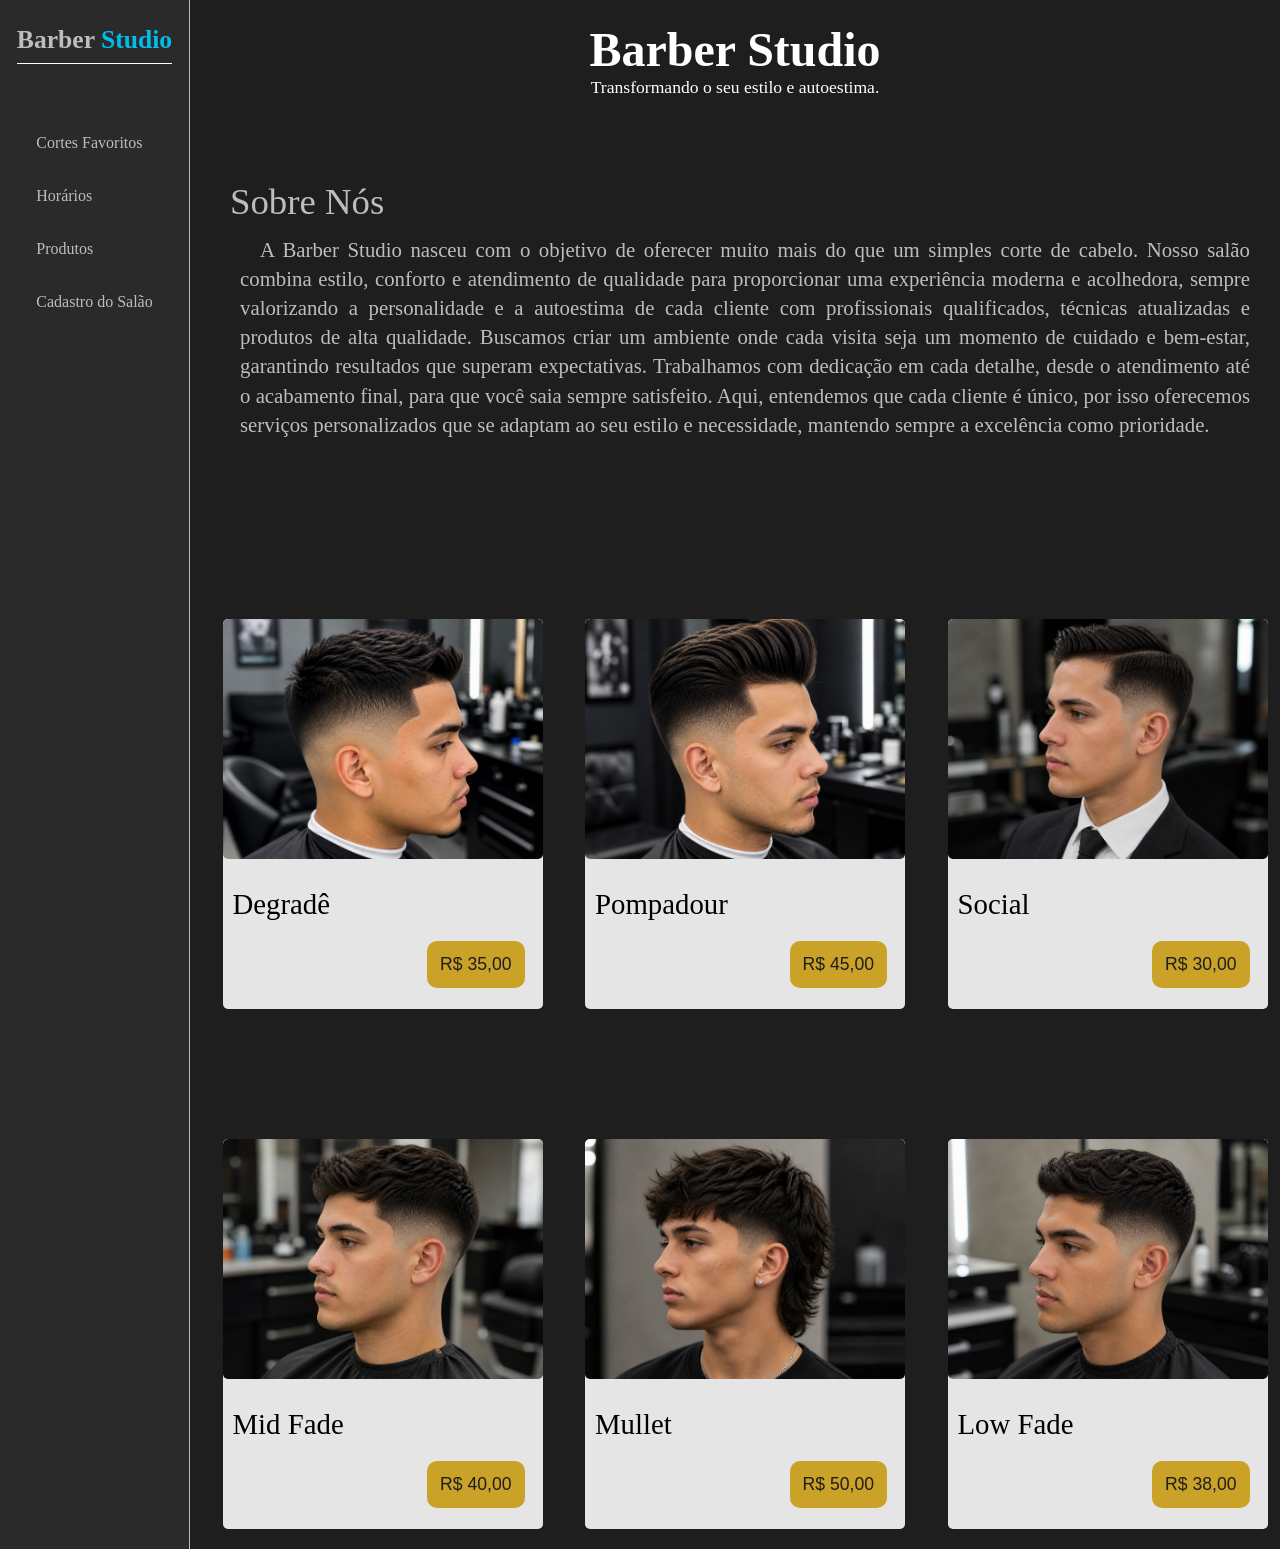
==== exc05/index.html @ 921a7fa9 "Initial commit" ====
<!DOCTYPE html>
<html lang="pt-br">
<head>
    <meta charset="UTF-8">
    <meta name="viewport" content="width=device-width, initial-scale=1.0">
    <title>Salão de Beleza Masculina</title>
    <link rel="stylesheet" href="estilo/style.css">
</head>
<body>
    <aside class="barra-lateral">
        <h1>Barber <span>Studio</span></h1>
        <ul class="lista-lateral">
            <li><a href="cortes.html">Cortes Favoritos</a></li>
            <li><a href="horario.html">Horários</a></li>
            <li><a href="produto.hyml">Produtos</a></li>
            <li><a href="cadastro.html">Cadastro do Salão</a></li>
        </ul> 
    </aside>
    <main>
        <header class="cabecalho">
            <h1>Barber Studio</h1>
            <p>Transformando o seu estilo e autoestima.</p>
        </header>

        <section class="biografia">
            <h2>Sobre Nós</h2>
               <p>A Barber Studio nasceu com o objetivo de oferecer muito mais do que um simples corte de cabelo. Nosso salão combina estilo, conforto e atendimento de qualidade para proporcionar uma experiência moderna e acolhedora, sempre valorizando a personalidade e a autoestima de cada cliente com profissionais qualificados, técnicas atualizadas e produtos de alta qualidade. Buscamos criar um ambiente onde cada visita seja um momento de cuidado e bem-estar, garantindo resultados que superam expectativas. Trabalhamos com dedicação em cada detalhe, desde o atendimento até o acabamento final, para que você saia sempre satisfeito. Aqui, entendemos que cada cliente é único, por isso oferecemos serviços personalizados que se adaptam ao seu estilo e necessidade, mantendo sempre a excelência como prioridade.</p>
        </section>
        <section class="imagens">
                <div>
                    <img src="imagens/degrade.png" alt="1">
                    <h3>Degradê</h3>
                    <button>R$ 35,00</button>
                </div>

                <div>
                    <img src="imagens/pompadour.png" alt="2">
                    <h3>Pompadour</h3>
                    <button>R$ 45,00</button>
                </div>

                <div>
                    <img src="imagens/social.png" alt="3">
                    <h3>Social</h3>
                    <button>R$ 30,00</button>
                </div>

                <div>
                    <img src="imagens/midfade.png" alt="4">
                    <h3>Mid Fade</h3>
                    <button>R$ 40,00</button>
                </div>

                <div>
                    <img src="imagens/mullet.png" alt="5">
                    <h3>Mullet</h3>
                    <button>R$ 50,00</button>
                </div>

                <div>
                    <img src="imagens/lowfade.png" alt="6">
                    <h3>Low Fade</h3>
                    <button>R$ 38,00</button>
                </div>
        </section>
    </main>
    <footer>

    </footer>
</body>
</html>
---- exc05/estilo/style.css ----
@charset "UTF-8";

*{
    margin: 0;
    padding: 0;
    box-sizing: border-box;
}

:root{
    --cor01: #1E1E1E; /* Fundo   */
    --cor02: #BDBDBD; /* Textos */
    --cor03: #00BDEA;
    --cor04: #0003A9;/* hover dos links da barra lateral  */
    --cor05: #C9A227; /* Botões nos preços dos cortes */
    --barra-lateral: #2A2A2A;


    --fonte-padrao: ;
    --fonte-destaque: ;
}

body{
    display: flex;
    background-color: var(--cor01);
}

.barra-lateral{
    background-color: var(--barra-lateral);
    border-right: 1.5px solid var(--cor02);
    min-height: 100vh;
    min-width: 190px;

    display: flex;
    flex-direction: column;
    align-items: center;
}

.barra-lateral span{
    color: var(--cor03);
}

.barra-lateral h1{
    color: var(--cor02);
    font-size: 1.6rem;
    margin: 25px 0 35px 0;
    padding-bottom: 8px;
    border-bottom: 1px solid #fff;
}

.lista-lateral{
    list-style: none;
}

.lista-lateral li{
    margin: 35px 0;
}

.lista-lateral li a{
    color: var(--cor02);
    text-decoration: none;
    transition: 0.5s;
}

.lista-lateral li a:hover{
    background-color: var(--cor04);
    border-radius: 3px;
    padding: 7px;
}

.cabecalho{
    min-height: 130px;
    color: #fff;

    display: flex;
    flex-direction: column;
    align-items: center;
}

.cabecalho h1{
    margin-top: 22px;
    font-size: 3rem;
    font-size: bolder;
}

.cabecalho p{
    font-size: 1.1rem;
}

.biografia{
    color: var(--cor02);
    margin: 50px 0 0 30px;
}

.biografia h2{
    font-size: 2.3em;
    font-weight: 400;
    margin: 0 0 12px 10px;
}

.biografia p{
    margin: 0 30px 0 20px;
    font-size: 1.3rem;
    text-align: justify;
    line-height: 1.4;
    text-indent: 20px;
}

.imagens{
    display: grid;
    grid-template-columns: repeat(3, 300px);
    justify-content: space-evenly;
    gap: 50px;
    padding: 20px;
    margin-top: 80px;
}

.imagens div{
    background-color: #e6e5e5;
    height: 390px;
    width: 320px;
    overflow: hidden;
    border-radius: 5px;
    margin-top: 80px;
}

.imagens div img{
    width: 100%;
    height: 240px;
    object-fit: cover;
    background-position: center bottom;
    border-radius: 5px;
}

.imagens h3{
    font-size: 1.8em;
    font-weight: 400;
    padding: 25px 0 0 10px;
}

.imagens button{
    font-size: 1.1rem;
    font-weight: 400;
    background-color: var(--cor05);
    color: var(--cor01);
    border: none;
    border-radius: 10px;
    margin: 20px 18px 0 0;
    padding: 13px;
    float: right;
}

.imagens button:hover{
    box-shadow: 0 0 15px var(--cor05);
}
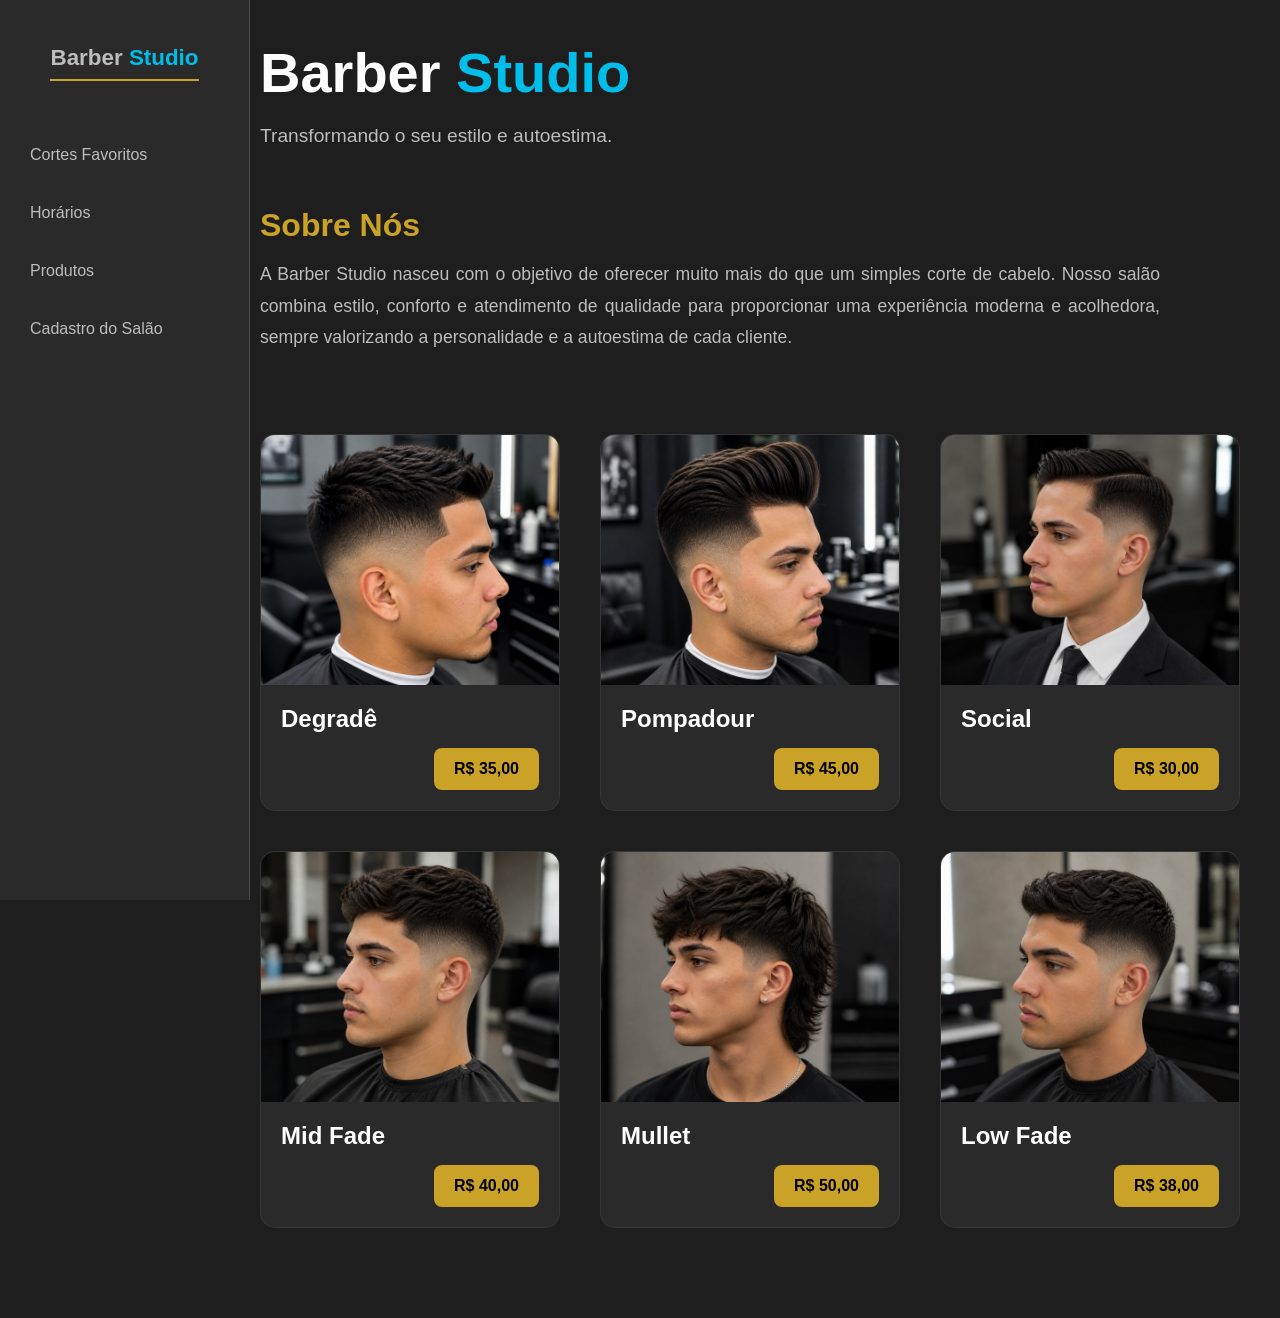
==== commit 51ad3661: "Atualização do exercício 5" ====
--- a/exc05/index.html
+++ b/exc05/index.html
@@ -3,7 +3,7 @@
 <head>
     <meta charset="UTF-8">
     <meta name="viewport" content="width=device-width, initial-scale=1.0">
-    <title>Salão de Beleza Masculina</title>
+    <title>Barber Studio | Estilo e Autoestima</title>
     <link rel="stylesheet" href="estilo/style.css">
 </head>
 <body>
@@ -12,60 +12,83 @@
         <ul class="lista-lateral">
             <li><a href="cortes.html">Cortes Favoritos</a></li>
             <li><a href="horario.html">Horários</a></li>
-            <li><a href="produto.hyml">Produtos</a></li>
+            <li><a href="produto.html">Produtos</a></li>
             <li><a href="cadastro.html">Cadastro do Salão</a></li>
         </ul> 
     </aside>
+
     <main>
         <header class="cabecalho">
-            <h1>Barber Studio</h1>
+            <h1>Barber <span>Studio</span></h1>
             <p>Transformando o seu estilo e autoestima.</p>
         </header>
 
         <section class="biografia">
             <h2>Sobre Nós</h2>
-               <p>A Barber Studio nasceu com o objetivo de oferecer muito mais do que um simples corte de cabelo. Nosso salão combina estilo, conforto e atendimento de qualidade para proporcionar uma experiência moderna e acolhedora, sempre valorizando a personalidade e a autoestima de cada cliente com profissionais qualificados, técnicas atualizadas e produtos de alta qualidade. Buscamos criar um ambiente onde cada visita seja um momento de cuidado e bem-estar, garantindo resultados que superam expectativas. Trabalhamos com dedicação em cada detalhe, desde o atendimento até o acabamento final, para que você saia sempre satisfeito. Aqui, entendemos que cada cliente é único, por isso oferecemos serviços personalizados que se adaptam ao seu estilo e necessidade, mantendo sempre a excelência como prioridade.</p>
+            <p>A Barber Studio nasceu com o objetivo de oferecer muito mais do que um simples corte de cabelo. Nosso salão combina estilo, conforto e atendimento de qualidade para proporcionar uma experiência moderna e acolhedora, sempre valorizando a personalidade e a autoestima de cada cliente.</p>
         </section>
+
         <section class="imagens">
-                <div>
-                    <img src="imagens/degrade.png" alt="1">
+            <div class="card-corte">
+                <div class="img-container">
+                    <img src="imagens/degrade.png" alt="Corte Degradê">
+                </div>
+                <div class="card-info">
                     <h3>Degradê</h3>
                     <button>R$ 35,00</button>
                 </div>
+            </div>
 
-                <div>
-                    <img src="imagens/pompadour.png" alt="2">
+            <div class="card-corte">
+                <div class="img-container">
+                    <img src="imagens/pompadour.png" alt="Corte Pompadour">
+                </div>
+                <div class="card-info">
                     <h3>Pompadour</h3>
                     <button>R$ 45,00</button>
                 </div>
+            </div>
 
-                <div>
-                    <img src="imagens/social.png" alt="3">
+            <div class="card-corte">
+                <div class="img-container">
+                    <img src="imagens/social.png" alt="Corte Social">
+                </div>
+                <div class="card-info">
                     <h3>Social</h3>
                     <button>R$ 30,00</button>
                 </div>
+            </div>
 
-                <div>
-                    <img src="imagens/midfade.png" alt="4">
+            <div class="card-corte">
+                <div class="img-container">
+                    <img src="imagens/midfade.png" alt="Corte Mid Fade">
+                </div>
+                <div class="card-info">
                     <h3>Mid Fade</h3>
                     <button>R$ 40,00</button>
                 </div>
+            </div>
 
-                <div>
-                    <img src="imagens/mullet.png" alt="5">
+            <div class="card-corte">
+                <div class="img-container">
+                    <img src="imagens/mullet.png" alt="Corte Mullet">
+                </div>
+                <div class="card-info">
                     <h3>Mullet</h3>
                     <button>R$ 50,00</button>
                 </div>
+            </div>
 
-                <div>
-                    <img src="imagens/lowfade.png" alt="6">
+            <div class="card-corte">
+                <div class="img-container">
+                    <img src="imagens/lowfade.png" alt="Corte Low Fade">
+                </div>
+                <div class="card-info">
                     <h3>Low Fade</h3>
                     <button>R$ 38,00</button>
                 </div>
+            </div>
         </section>
     </main>
-    <footer>
-
-    </footer>
 </body>
-</html>
+</html>
--- a/exc05/estilo/style.css
+++ b/exc05/estilo/style.css
@@ -1,154 +1,208 @@
 @charset "UTF-8";
 
-*{
+* {
     margin: 0;
     padding: 0;
     box-sizing: border-box;
 }
 
-:root{
-    --cor01: #1E1E1E; /* Fundo   */
-    --cor02: #BDBDBD; /* Textos */
+:root {
+    --cor01: #1E1E1E;
+    --cor02: #BDBDBD;
     --cor03: #00BDEA;
-    --cor04: #0003A9;/* hover dos links da barra lateral  */
-    --cor05: #C9A227; /* Botões nos preços dos cortes */
+    --cor04: #0003A9;
+    --cor05: #C9A227;
     --barra-lateral: #2A2A2A;
-
-
-    --fonte-padrao: ;
-    --fonte-destaque: ;
-}
-
-body{
+}
+
+body {
     display: flex;
     background-color: var(--cor01);
-}
-
-.barra-lateral{
+    font-family: 'Segoe UI', sans-serif;
+    color: var(--cor02);
+}
+
+/* --- BARRA LATERAL --- */
+.barra-lateral {
     background-color: var(--barra-lateral);
-    border-right: 1.5px solid var(--cor02);
+    border-right: 1.5px solid rgba(189, 189, 189, 0.2);
     min-height: 100vh;
-    min-width: 190px;
-
+    width: 250px;
     display: flex;
     flex-direction: column;
     align-items: center;
-}
-
-.barra-lateral span{
-    color: var(--cor03);
-}
-
-.barra-lateral h1{
-    color: var(--cor02);
-    font-size: 1.6rem;
+    padding: 20px;
+    position: fixed; /* Fixa a barra para não sumir no scroll */
+}
+
+.barra-lateral h1 {
+    color: var(--cor02);
+    font-size: 1.4rem;
     margin: 25px 0 35px 0;
     padding-bottom: 8px;
-    border-bottom: 1px solid #fff;
-}
-
-.lista-lateral{
+    border-bottom: 2px solid var(--cor05);
+    text-align: center;
+}
+
+.barra-lateral span {
+    color: var(--cor03);
+}
+
+.lista-lateral {
     list-style: none;
-}
-
-.lista-lateral li{
-    margin: 35px 0;
-}
-
-.lista-lateral li a{
+    width: 100%;
+}
+
+.lista-lateral li {
+    margin: 20px 0;
+}
+
+.lista-lateral li a {
     color: var(--cor02);
     text-decoration: none;
-    transition: 0.5s;
-}
-
-.lista-lateral li a:hover{
+    transition: 0.3s;
+    display: block;
+    padding: 10px;
+    border-radius: 5px;
+}
+
+.lista-lateral li a:hover {
     background-color: var(--cor04);
-    border-radius: 3px;
-    padding: 7px;
-}
-
-.cabecalho{
-    min-height: 130px;
     color: #fff;
-
+    padding-left: 15px;
+}
+
+/* CONTEÚDO PRINCIPAL */
+main {
+    flex: 1;
+    margin-left: 220px;
+    padding: 40px;
+}
+
+/* CABEÇALHO COM ANIMAÇÃO DOURADA */
+.cabecalho {
+    text-align: left;
+    margin-bottom: 60px;
+}
+
+.cabecalho h1 {
+    color: #fff;
+    font-size: 3.5rem;
+    display: inline-block;
+    position: relative;
+    padding-bottom: 10px;
+    cursor: default;
+}
+
+.cabecalho h1 span {
+    color: var(--cor03);
+}
+
+.cabecalho h1::after {
+    content: "";
+    position: absolute;
+    left: 0;
+    bottom: 0;
+    width: 0;
+    height: 5px;
+    background-color: var(--cor05);
+    transition: width 0.5s ease-in-out;
+}
+
+.cabecalho h1:hover::after {
+    width: 100%;
+}
+
+.cabecalho p {
+    font-size: 1.2rem;
+    margin-top: 10px;
+    color: var(--cor02);
+}
+
+/* BIOGRAFIA */
+.biografia {
+    max-width: 900px;
+    margin-bottom: 80px;
+}
+
+.biografia h2 {
+    font-size: 2rem;
+    color: var(--cor05);
+    margin-bottom: 15px;
+}
+
+.biografia p {
+    font-size: 1.1rem;
+    line-height: 1.8;
+    text-align: justify;
+}
+
+/* GRID DE CORTES (CARDS) */
+.imagens {
+    display: grid;
+    grid-template-columns: repeat(auto-fit, minmax(280px, 1fr));
+    gap: 40px;
+    padding-bottom: 50px;
+}
+
+.card-corte {
+    background-color: var(--barra-lateral);
+    border-radius: 15px;
+    overflow: hidden;
+    transition: 0.4s;
+    border: 1px solid rgba(255, 255, 255, 0.05);
+}
+
+.card-corte:hover {
+    transform: translateY(-12px);
+    box-shadow: 0 15px 35px rgba(0, 0, 0, 0.6);
+    border-color: var(--cor05);
+}
+
+.img-container {
+    width: 100%;
+    height: 250px;
+    overflow: hidden;
+}
+
+.img-container img {
+    width: 100%;
+    height: 100%;
+    object-fit: cover;
+    transition: 0.6s ease;
+}
+
+.card-corte:hover img {
+    transform: scale(1.15);
+}
+
+.card-info {
+    padding: 20px;
     display: flex;
     flex-direction: column;
-    align-items: center;
-}
-
-.cabecalho h1{
-    margin-top: 22px;
-    font-size: 3rem;
-    font-size: bolder;
-}
-
-.cabecalho p{
-    font-size: 1.1rem;
-}
-
-.biografia{
-    color: var(--cor02);
-    margin: 50px 0 0 30px;
-}
-
-.biografia h2{
-    font-size: 2.3em;
-    font-weight: 400;
-    margin: 0 0 12px 10px;
-}
-
-.biografia p{
-    margin: 0 30px 0 20px;
-    font-size: 1.3rem;
-    text-align: justify;
-    line-height: 1.4;
-    text-indent: 20px;
-}
-
-.imagens{
-    display: grid;
-    grid-template-columns: repeat(3, 300px);
-    justify-content: space-evenly;
-    gap: 50px;
-    padding: 20px;
-    margin-top: 80px;
-}
-
-.imagens div{
-    background-color: #e6e5e5;
-    height: 390px;
-    width: 320px;
-    overflow: hidden;
-    border-radius: 5px;
-    margin-top: 80px;
-}
-
-.imagens div img{
-    width: 100%;
-    height: 240px;
-    object-fit: cover;
-    background-position: center bottom;
-    border-radius: 5px;
-}
-
-.imagens h3{
-    font-size: 1.8em;
-    font-weight: 400;
-    padding: 25px 0 0 10px;
-}
-
-.imagens button{
-    font-size: 1.1rem;
-    font-weight: 400;
+}
+
+.card-info h3 {
+    color: #fff;
+    font-size: 1.5rem;
+    margin-bottom: 15px;
+}
+
+.card-info button {
+    align-self: flex-end;
     background-color: var(--cor05);
-    color: var(--cor01);
+    color: #000;
     border: none;
-    border-radius: 10px;
-    margin: 20px 18px 0 0;
-    padding: 13px;
-    float: right;
-}
-
-.imagens button:hover{
+    padding: 12px 20px;
+    border-radius: 8px;
+    font-weight: bold;
+    font-size: 1rem;
+    cursor: pointer;
+    transition: 0.3s;
+}
+
+.card-info button:hover {
+    background-color: #fff;
     box-shadow: 0 0 15px var(--cor05);
+    transform: scale(1.05);
 }
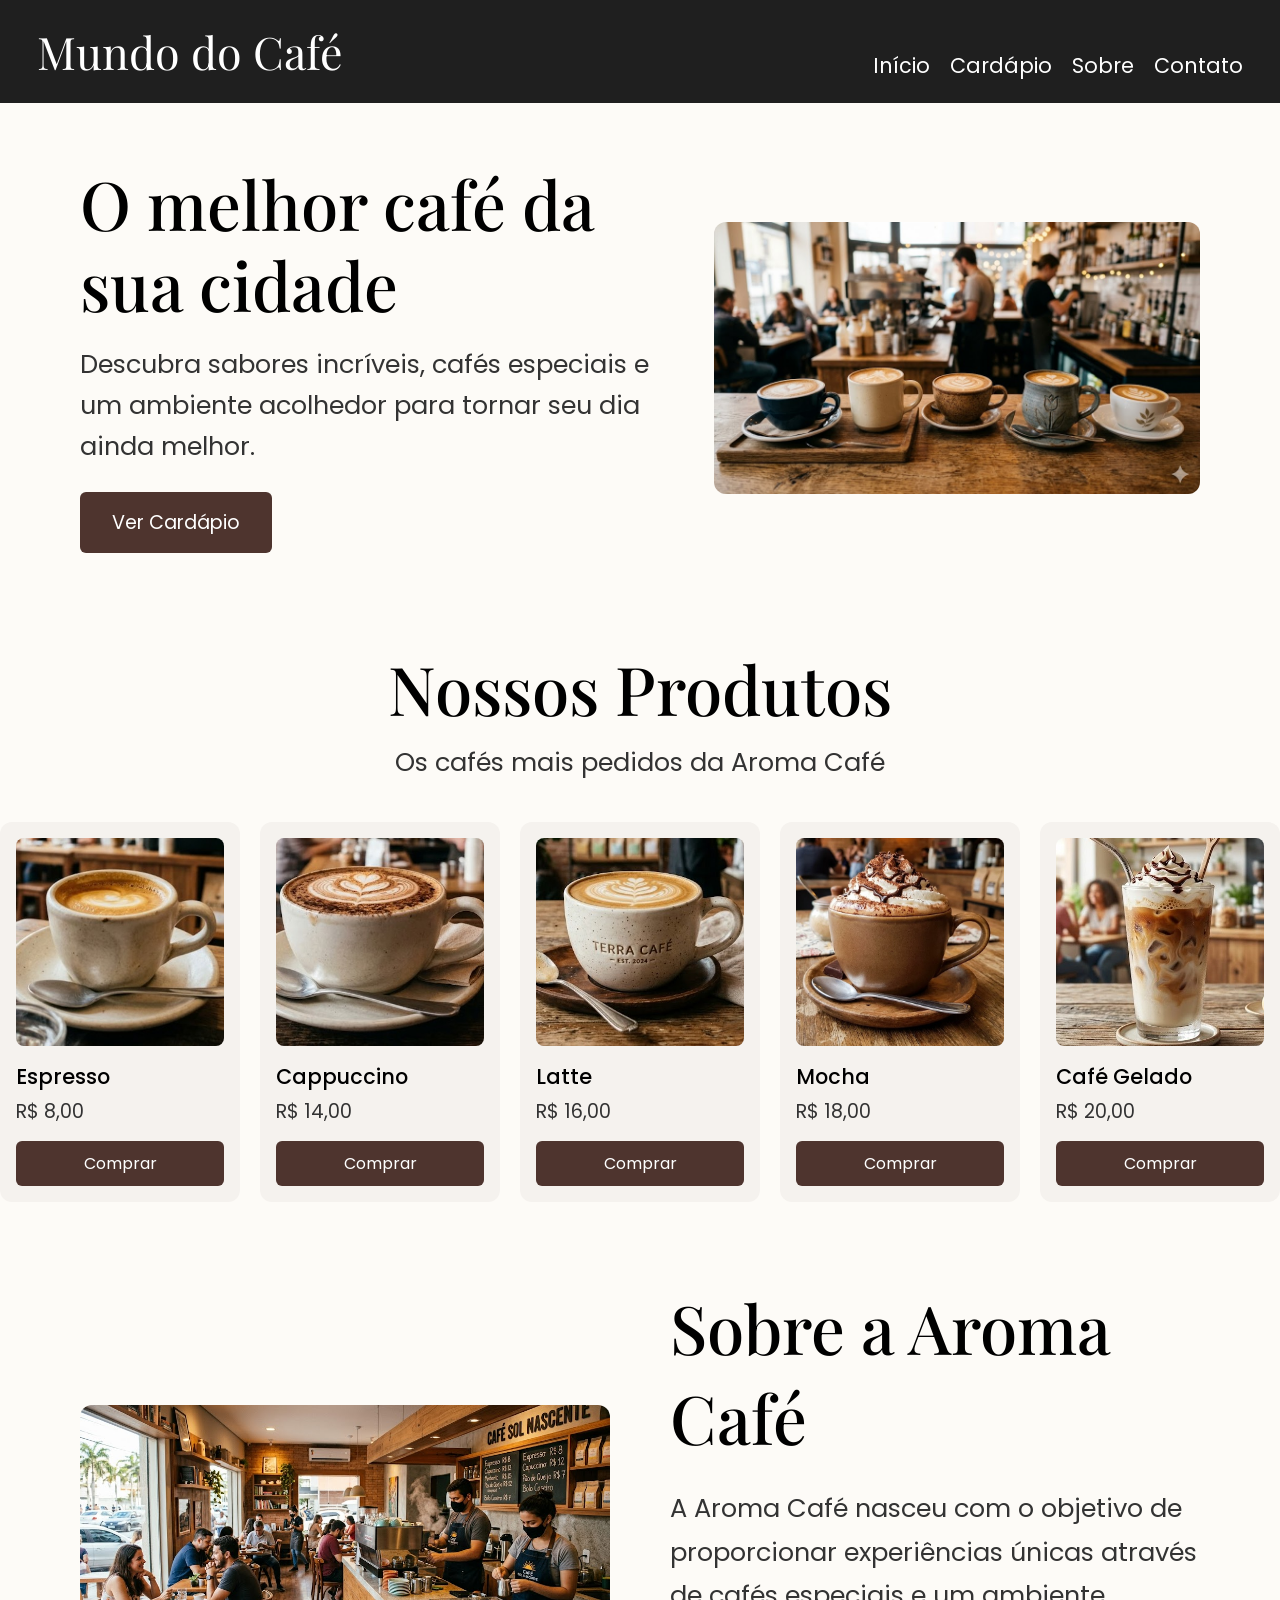
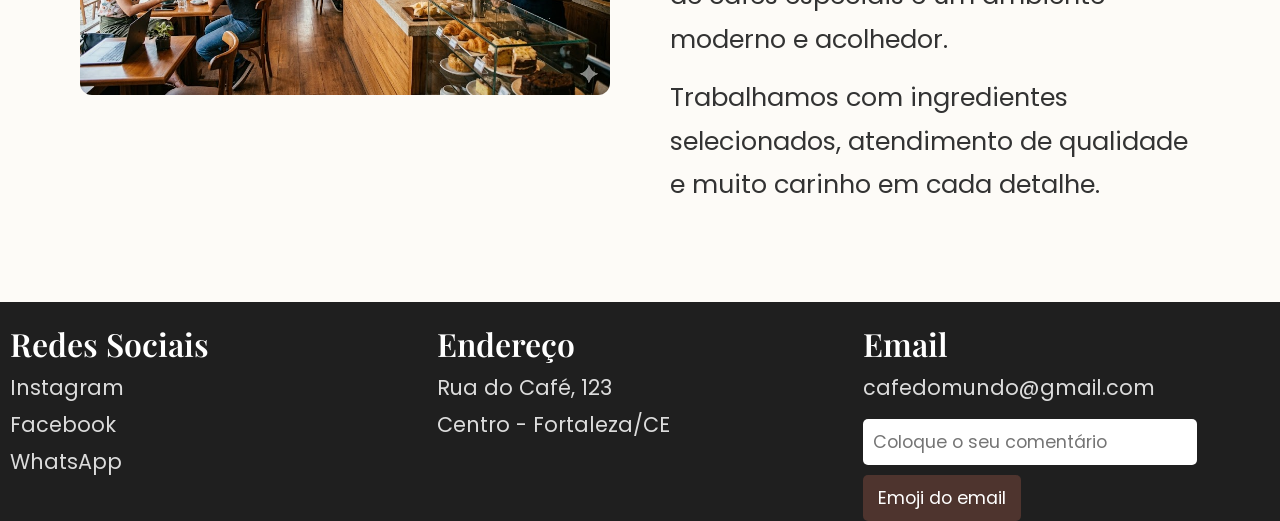
==== commit 3861c797: "Atualização" ====
--- a/exc05/index.html
+++ b/exc05/index.html
@@ -3,92 +3,114 @@
 <head>
     <meta charset="UTF-8">
     <meta name="viewport" content="width=device-width, initial-scale=1.0">
-    <title>Barber Studio | Estilo e Autoestima</title>
+    <title>Aroma Café</title>
     <link rel="stylesheet" href="estilo/style.css">
+    <link rel="stylesheet" href="estilo/query.css">
+    <link rel="preconnect" href="https://fonts.googleapis.com">
+    <link rel="preconnect" href="https://fonts.gstatic.com" crossorigin>
+    <link href="https://fonts.googleapis.com/css2?family=Playfair+Display:wght@600;700&family=Poppins:wght@300;400;500;600&display=swap" rel="stylesheet">
 </head>
 <body>
-    <aside class="barra-lateral">
-        <h1>Barber <span>Studio</span></h1>
-        <ul class="lista-lateral">
-            <li><a href="cortes.html">Cortes Favoritos</a></li>
-            <li><a href="horario.html">Horários</a></li>
-            <li><a href="produto.html">Produtos</a></li>
-            <li><a href="cadastro.html">Cadastro do Salão</a></li>
-        </ul> 
-    </aside>
-
+    <header>
+        <h1>Mundo do Café</h1>
+        <nav>
+            <ul>
+                <li><a href="#" class="links">Início</a></li>
+                <li><a href="#" class="links">Cardápio</a></li>
+                <li><a href="#" class="links">Sobre</a></li>
+                <li><a href="#" class="links">Contato</a></li>
+            </ul>
+        </nav>
+    </header>
     <main>
-        <header class="cabecalho">
-            <h1>Barber <span>Studio</span></h1>
-            <p>Transformando o seu estilo e autoestima.</p>
-        </header>
-
-        <section class="biografia">
-            <h2>Sobre Nós</h2>
-            <p>A Barber Studio nasceu com o objetivo de oferecer muito mais do que um simples corte de cabelo. Nosso salão combina estilo, conforto e atendimento de qualidade para proporcionar uma experiência moderna e acolhedora, sempre valorizando a personalidade e a autoestima de cada cliente.</p>
+        <section id="hero">
+            <article class="text">
+                <h2>O melhor café da sua cidade</h2>
+                <p>Descubra sabores incríveis, cafés especiais e um ambiente acolhedor para tornar seu dia ainda melhor.</p>
+                <button>Ver Cardápio</button> 
+            </article>
+            <article class="imagem">
+                <img src="imagens/principal.jpg" alt="Xícara de café especial sobre a mesa">
+            </article>
+        </section>
+        
+        <section class="opcoes">
+            <article>
+                <h2>Nossos Produtos</h2>
+                <p class="subtitulo">Os cafés mais pedidos da Aroma Café</p>
+                <div class="imagens">
+                    <div class="card-produto">
+                        <img src="imagens/expresso.jpg" alt="Espresso" class="foto-cafe">
+                        <h3>Espresso</h3>
+                        <p class="preco">R$ 8,00</p>
+                        <button class="btn-comprar">Comprar</button>
+                    </div>
+                    <div class="card-produto">
+                        <img src="imagens/cappucino.jpg" alt="cappuccino" class="foto-cafe"> 
+                        <h3>Cappuccino</h3>
+                        <p class="preco">R$ 14,00</p>
+                        <button class="btn-comprar">Comprar</button>
+                    </div>
+                    <div class="card-produto">
+                        <img src="imagens/latte.jpg" alt="Latte" class="foto-cafe">
+                        <h3>Latte</h3>
+                        <p class="preco">R$ 16,00</p>
+                        <button class="btn-comprar">Comprar</button>
+                    </div>
+                    <div class="card-produto">
+                        <img src="imagens/mocha.jpg" alt="Mocha" class="foto-cafe">
+                        <h3>Mocha</h3>
+                        <p class="preco">R$ 18,00</p>
+                        <button class="btn-comprar">Comprar</button>
+                    </div>
+                    <div class="card-produto">
+                        <img src="imagens/cafe-gelado.jpg" alt="Café gelado" class="foto-cafe">
+                        <h3>Café Gelado</h3>
+                        <p class="preco">R$ 20,00</p>
+                        <button class="btn-comprar">Comprar</button>
+                    </div>
+                </div>
+            </article>
         </section>
 
-        <section class="imagens">
-            <div class="card-corte">
-                <div class="img-container">
-                    <img src="imagens/degrade.png" alt="Corte Degradê">
-                </div>
-                <div class="card-info">
-                    <h3>Degradê</h3>
-                    <button>R$ 35,00</button>
-                </div>
+        <section id="sobre">
+            <div class="imagem-sobre">
+                <img src="imagens/loja.jpg" alt="Interior da cafeteria Mundo do Café">
             </div>
-
-            <div class="card-corte">
-                <div class="img-container">
-                    <img src="imagens/pompadour.png" alt="Corte Pompadour">
-                </div>
-                <div class="card-info">
-                    <h3>Pompadour</h3>
-                    <button>R$ 45,00</button>
-                </div>
-            </div>
-
-            <div class="card-corte">
-                <div class="img-container">
-                    <img src="imagens/social.png" alt="Corte Social">
-                </div>
-                <div class="card-info">
-                    <h3>Social</h3>
-                    <button>R$ 30,00</button>
-                </div>
-            </div>
-
-            <div class="card-corte">
-                <div class="img-container">
-                    <img src="imagens/midfade.png" alt="Corte Mid Fade">
-                </div>
-                <div class="card-info">
-                    <h3>Mid Fade</h3>
-                    <button>R$ 40,00</button>
-                </div>
-            </div>
-
-            <div class="card-corte">
-                <div class="img-container">
-                    <img src="imagens/mullet.png" alt="Corte Mullet">
-                </div>
-                <div class="card-info">
-                    <h3>Mullet</h3>
-                    <button>R$ 50,00</button>
-                </div>
-            </div>
-
-            <div class="card-corte">
-                <div class="img-container">
-                    <img src="imagens/lowfade.png" alt="Corte Low Fade">
-                </div>
-                <div class="card-info">
-                    <h3>Low Fade</h3>
-                    <button>R$ 38,00</button>
-                </div>
-            </div>
+            <article>
+                <h2>Sobre a Aroma Café</h2>
+                <p>A Aroma Café nasceu com o objetivo de proporcionar experiências únicas através de cafés especiais e um ambiente moderno e acolhedor.</p>
+                <p>Trabalhamos com ingredientes selecionados, atendimento de qualidade e muito carinho em cada detalhe.</p>
+            </article>
         </section>
     </main>
+    <footer>
+        <div id="container-rodape">
+            <div class=" caixa redes-socias">
+                <h3>Redes Sociais</h3>
+                <ul>
+                    <li>Instagram</li>
+                    <li>Facebook</li>
+                    <li>WhatsApp</li>
+                </ul>
+            </div>
+            <div class="caixa endereco">
+                <h3>Endereço</h3>
+                <ul>
+                    <li>Rua do Café, 123</li>
+                    <li>Centro - Fortaleza/CE</li>
+                </ul>
+            </div>
+            <div class="caixa contato">
+                <h3>Email</h3>
+                <ul>
+                    <li>cafedomundo@gmail.com</li>
+                </ul>
+                <label for="email"></label>
+                <input type="email" name="email" id="email" placeholder="Coloque o seu comentário" required>
+                <button>Emoji do email</button>
+            </div>
+        </div>
+    </footer>
 </body>
 </html>
--- a/exc05/estilo/style.css
+++ b/exc05/estilo/style.css
@@ -1,208 +1,262 @@
 @charset "UTF-8";
 
-* {
+*{
     margin: 0;
     padding: 0;
     box-sizing: border-box;
 }
 
-:root {
-    --cor01: #1E1E1E;
-    --cor02: #BDBDBD;
-    --cor03: #00BDEA;
-    --cor04: #0003A9;
-    --cor05: #C9A227;
-    --barra-lateral: #2A2A2A;
+:root{
+    --fundo: #fdfbf7;
+    --fundo-card: #f5f2ee;
+    --marrom: #4e342e;
+    --texto: #333333; 
+    --preto: #1f1f1f;
+    --branco: #ffffff;
+
+    --fonte-titulo: 'Playfair Display', serif;
+    --fonte-texto: 'Poppins', sans-serif;
 }
 
 body {
-    display: flex;
-    background-color: var(--cor01);
-    font-family: 'Segoe UI', sans-serif;
-    color: var(--cor02);
-}
-
-/* --- BARRA LATERAL --- */
-.barra-lateral {
-    background-color: var(--barra-lateral);
-    border-right: 1.5px solid rgba(189, 189, 189, 0.2);
-    min-height: 100vh;
-    width: 250px;
+    background-color: var(--fundo);
+}
+
+header{
+    background-color: var(--preto);
+    padding: 22px;
+    display: flex;
+    justify-content: space-between;
+    align-items: flex-end;
+}
+
+header h1{
+    color: var(--branco);
+    font-family: var(--fonte-titulo);
+    font-size: 2.8rem;
+    font-weight: 100;
+    padding-left: 15px;
+}
+
+nav ul {
+    display: flex;
+    gap: 20px;
+    padding-right: 15px;
+}
+
+.links{
+    color: var(--branco);
+    font-size: 1.3rem;
+    text-decoration: none;
+    font-family: var(--fonte-texto);
+}
+
+ul{
+    list-style: none;
+}
+
+#hero {
+    display: grid;
+    grid-template-columns: 1.1fr 0.9fr;
+    background-color: var(--fundo);
+    padding: 60px 80px;
+    gap: 40px;
+    align-items: center;
+}
+
+#hero .text {
     display: flex;
     flex-direction: column;
+    justify-content: center; 
+    align-items: flex-start; 
+    padding: 0px;
+}
+
+#hero h2{
+    font-family: var(--fonte-titulo);
+    font-size: 4.2rem; 
+    font-weight: 500;
+    text-align: left;
+    line-height: 1.2;
+    margin-bottom: 20px;
+}
+
+#hero p{
+    color: var(--texto);
+    font-family: var(--fonte-texto);
+    font-size: 1.6rem; 
+    line-height: 1.6;
+    margin-bottom: 25px;
+}
+
+#hero button{
+    background-color: var(--marrom);
+    color: var(--branco);
+    font-family: var(--fonte-texto);
+    font-size: 1.2rem;
+    padding: 16px 32px;
+    border: none;
+    border-radius: 6px;
+    cursor: pointer;
+}
+
+#hero .imagem img {
+    width: 100%;
+    height: auto;
+    display: block;
+    border-radius: 12px;
+}
+
+.opcoes h2 {
+    font-family: var(--fonte-titulo);
+    font-size: 4.2rem; 
+    font-weight: 500;
+    text-align: center;
+    margin-top: 30px;
+}
+
+.opcoes .subtitulo {
+    color: var(--texto);
+    font-family: var(--fonte-texto);
+    font-size: 1.6rem; 
+    text-align: center;
+    margin-top: 10px;
+    margin-bottom: 40px;
+}
+
+.imagens {
+    display: grid;
+    grid-template-columns: repeat(5, 1fr);
+    gap: 20px;
+}
+
+.card-produto {
+    background-color: var(--fundo-card);
+    padding: 16px;
+    border-radius: 12px;
+    display: flex;
+    flex-direction: column;
+}
+
+.card-produto h3 {
+    font-family: var(--fonte-texto);
+    font-size: 1.3rem; 
+    font-weight: 500;
+    margin-top: 15px;
+}
+
+.card-produto .preco {
+    font-family: var(--fonte-texto);
+    font-size: 1.2rem; 
+    color: var(--texto);
+    text-align: left;
+    margin-top: 5px;
+}
+
+.btn-comprar {
+    background-color: var(--marrom); 
+    color: var(--branco);
+    font-family: var(--fonte-texto);
+    font-size: 1rem;
+    padding: 10px;
+    margin-top: 15px;
+    border: none;
+    border-radius: 6px;
+    cursor: pointer;
+    width: 100%;
+}
+
+.foto-cafe {
+    width: 100%;            
+    aspect-ratio: 1 / 1;
+    object-fit: cover;
+    border-radius: 8px;
+}
+
+#sobre {
+    display: grid;
+    grid-template-columns: 1fr 1fr;
+    background-color: var(--fundo);
+    padding: 80px;
+    gap: 60px;
     align-items: center;
-    padding: 20px;
-    position: fixed; /* Fixa a barra para não sumir no scroll */
-}
-
-.barra-lateral h1 {
-    color: var(--cor02);
-    font-size: 1.4rem;
-    margin: 25px 0 35px 0;
-    padding-bottom: 8px;
-    border-bottom: 2px solid var(--cor05);
-    text-align: center;
-}
-
-.barra-lateral span {
-    color: var(--cor03);
-}
-
-.lista-lateral {
-    list-style: none;
+}
+
+.imagem-sobre img {
     width: 100%;
-}
-
-.lista-lateral li {
-    margin: 20px 0;
-}
-
-.lista-lateral li a {
-    color: var(--cor02);
-    text-decoration: none;
-    transition: 0.3s;
-    display: block;
+    height: auto;
+    object-fit: cover;
+    border-radius: 12px;
+}
+
+#sobre article {
+    display: flex;
+    flex-direction: column;
+    justify-content: center;
+    padding: 0px;
+}
+
+#sobre h2{
+    font-family: var(--fonte-titulo);
+    font-size: 4.2rem; 
+    font-weight: 500;
+    text-align: left;
+    margin-bottom: 25px;
+}
+
+#sobre p{
+    font-family: var(--fonte-texto);
+    font-size: 1.6rem;
+    line-height: 1.7;
+    margin-bottom: 15px;
+    color: var(--texto);
+}
+
+footer #container-rodape{
+    background-color: var(--preto);
+    min-height: 200px;
+    display: grid;
+    grid-template-columns: 1fr 1fr 1fr;
+}
+
+.caixa{
+    padding-top: 20px;
+    padding-left: 10px;
+    color: #fff;
+}
+
+.caixa h3{
+    font-family: var(--fonte-titulo);
+    font-size: 2rem; 
+    font-weight: 600;
+    padding-bottom: 7px;
+}
+
+.caixa ul li{
+    color: #dcdcdc; 
+    font-family: var(--fonte-texto);
+    font-size: 1.3rem; 
+    margin-bottom: 6px;
+}
+
+input{
+    font-family: var(--fonte-texto);
+    font-size: 1.1rem;
+    margin-top: 10px;
     padding: 10px;
     border-radius: 5px;
-}
-
-.lista-lateral li a:hover {
-    background-color: var(--cor04);
-    color: #fff;
-    padding-left: 15px;
-}
-
-/* CONTEÚDO PRINCIPAL */
-main {
-    flex: 1;
-    margin-left: 220px;
-    padding: 40px;
-}
-
-/* CABEÇALHO COM ANIMAÇÃO DOURADA */
-.cabecalho {
-    text-align: left;
-    margin-bottom: 60px;
-}
-
-.cabecalho h1 {
-    color: #fff;
-    font-size: 3.5rem;
-    display: inline-block;
-    position: relative;
-    padding-bottom: 10px;
-    cursor: default;
-}
-
-.cabecalho h1 span {
-    color: var(--cor03);
-}
-
-.cabecalho h1::after {
-    content: "";
-    position: absolute;
-    left: 0;
-    bottom: 0;
-    width: 0;
-    height: 5px;
-    background-color: var(--cor05);
-    transition: width 0.5s ease-in-out;
-}
-
-.cabecalho h1:hover::after {
-    width: 100%;
-}
-
-.cabecalho p {
-    font-size: 1.2rem;
+    border: none;
+    width: 80%;
+}
+
+footer button{
+    background-color: var(--marrom);
+    color: var(--branco);
+    font-family: var(--fonte-texto);
+    font-size: 1.1rem;
     margin-top: 10px;
-    color: var(--cor02);
-}
-
-/* BIOGRAFIA */
-.biografia {
-    max-width: 900px;
-    margin-bottom: 80px;
-}
-
-.biografia h2 {
-    font-size: 2rem;
-    color: var(--cor05);
-    margin-bottom: 15px;
-}
-
-.biografia p {
-    font-size: 1.1rem;
-    line-height: 1.8;
-    text-align: justify;
-}
-
-/* GRID DE CORTES (CARDS) */
-.imagens {
-    display: grid;
-    grid-template-columns: repeat(auto-fit, minmax(280px, 1fr));
-    gap: 40px;
-    padding-bottom: 50px;
-}
-
-.card-corte {
-    background-color: var(--barra-lateral);
-    border-radius: 15px;
-    overflow: hidden;
-    transition: 0.4s;
-    border: 1px solid rgba(255, 255, 255, 0.05);
-}
-
-.card-corte:hover {
-    transform: translateY(-12px);
-    box-shadow: 0 15px 35px rgba(0, 0, 0, 0.6);
-    border-color: var(--cor05);
-}
-
-.img-container {
-    width: 100%;
-    height: 250px;
-    overflow: hidden;
-}
-
-.img-container img {
-    width: 100%;
-    height: 100%;
-    object-fit: cover;
-    transition: 0.6s ease;
-}
-
-.card-corte:hover img {
-    transform: scale(1.15);
-}
-
-.card-info {
-    padding: 20px;
-    display: flex;
-    flex-direction: column;
-}
-
-.card-info h3 {
-    color: #fff;
-    font-size: 1.5rem;
-    margin-bottom: 15px;
-}
-
-.card-info button {
-    align-self: flex-end;
-    background-color: var(--cor05);
-    color: #000;
-    border: none;
-    padding: 12px 20px;
-    border-radius: 8px;
-    font-weight: bold;
-    font-size: 1rem;
+    padding: 10px 15px;
+    border: none;
+    border-radius: 5px;
     cursor: pointer;
-    transition: 0.3s;
-}
-
-.card-info button:hover {
-    background-color: #fff;
-    box-shadow: 0 0 15px var(--cor05);
-    transform: scale(1.05);
 }
--- a/exc05/estilo/query.css
+++ b/exc05/estilo/query.css
@@ -0,0 +1,171 @@
+@charset "UTF-8";
+
+@media (max-width: 767px) {
+    header {
+        display: flex;
+        flex-direction: column;
+        align-items: center;
+        gap: 15px;
+        text-align: center;
+    }
+    
+    header h1{
+        padding-bottom: 5px;
+    }
+
+    #hero{
+        display: flex;
+        flex-direction: column;
+    }
+
+    #hero h2, .opcoes h2, #sobre h2{
+        text-align: center;
+        font-size: 2.7rem;
+    }
+
+    #hero p, .opcoes p, #sobre p{
+        font-size: 1.4rem;
+    }
+
+    #hero button{
+        font-size: 1.1rem;
+        padding: 12px 12px;
+    }
+
+    .imagens {
+        display: grid; 
+        grid-template-columns: 1fr;
+        justify-items: center; 
+        gap: 20px;
+    }
+
+    .card-produto {
+        padding: 16px;
+        border-radius: 12px;
+        width: 100%;
+        max-width: 350px; /* Garante que o card não fique gigante ao ocupar 1 coluna no tablet */
+    }
+
+    .foto-cafe {
+        width: 100%;
+        height: auto;
+        object-fit: cover;
+    }
+
+    .card-produto h3 {
+        font-size: 1.4rem; 
+        margin-top: 15px;
+    }
+
+    .card-produto .preco {
+        font-size: 1.2rem; 
+        margin-top: 5px;
+    }
+
+    .btn-comprar {
+        font-size: 1.1rem;
+        padding: 12px;
+    }
+
+    #sobre{
+        display: flex;
+        flex-direction: column-reverse;
+    }
+
+    footer #container-rodape {
+        display: grid;
+        grid-template-columns: 1fr;
+        gap: 30px;
+        text-align: center;
+    }
+    
+    .caixa h3{
+        font-size: 2rem;
+        padding-bottom: 10px;
+    }
+    
+    .caixa ul li{
+        font-size: 1.3rem;
+    }
+}
+
+@media (min-width: 768px) and (max-width: 1023px) {
+     #hero{
+        display: flex;
+        flex-direction: column;
+    }
+
+    #hero h2, .opcoes h2, #sobre h2{
+        text-align: center;
+        font-size: 3.8rem;
+    }
+
+    #hero p, .opcoes p, #sobre p{
+        font-size: 1.5rem;
+    }
+
+    #hero button{
+        font-size: 1.3rem;
+        padding: 16px 16px;
+    }
+
+    .imagens {
+        display: grid; 
+        grid-template-columns: 1fr;
+        justify-items: center; 
+        gap: 20px;
+    }
+
+    .card-produto {
+        padding: 16px;
+        border-radius: 12px;
+        width: 100%;
+        max-width: 350px; /* Garante que o card não fique gigante ao ocupar 1 coluna no tablet */
+    }
+
+    .foto-cafe {
+        width: 100%;
+        height: auto;
+        object-fit: cover;
+    }
+
+    .card-produto h3 {
+        font-size: 1.4rem; 
+        margin-top: 15px;
+    }
+
+    .card-produto .preco {
+        font-size: 1.2rem; 
+        margin-top: 5px;
+    }
+
+    .btn-comprar {
+        font-size: 1.1rem;
+        padding: 12px;
+    }
+
+    #sobre{
+        display: flex;
+        flex-direction: column-reverse;
+    }
+
+    footer #container-rodape {
+        display: grid;
+        grid-template-columns: 1fr;
+        gap: 30px;
+        text-align: center;
+    }
+    
+    .caixa h3{
+        font-size: 2rem;
+        padding-bottom: 10px;
+    }
+    
+    .caixa ul li{
+        font-size: 1.3rem;
+    }
+}
+
+@media (min-width: 1024px) {
+    
+}
